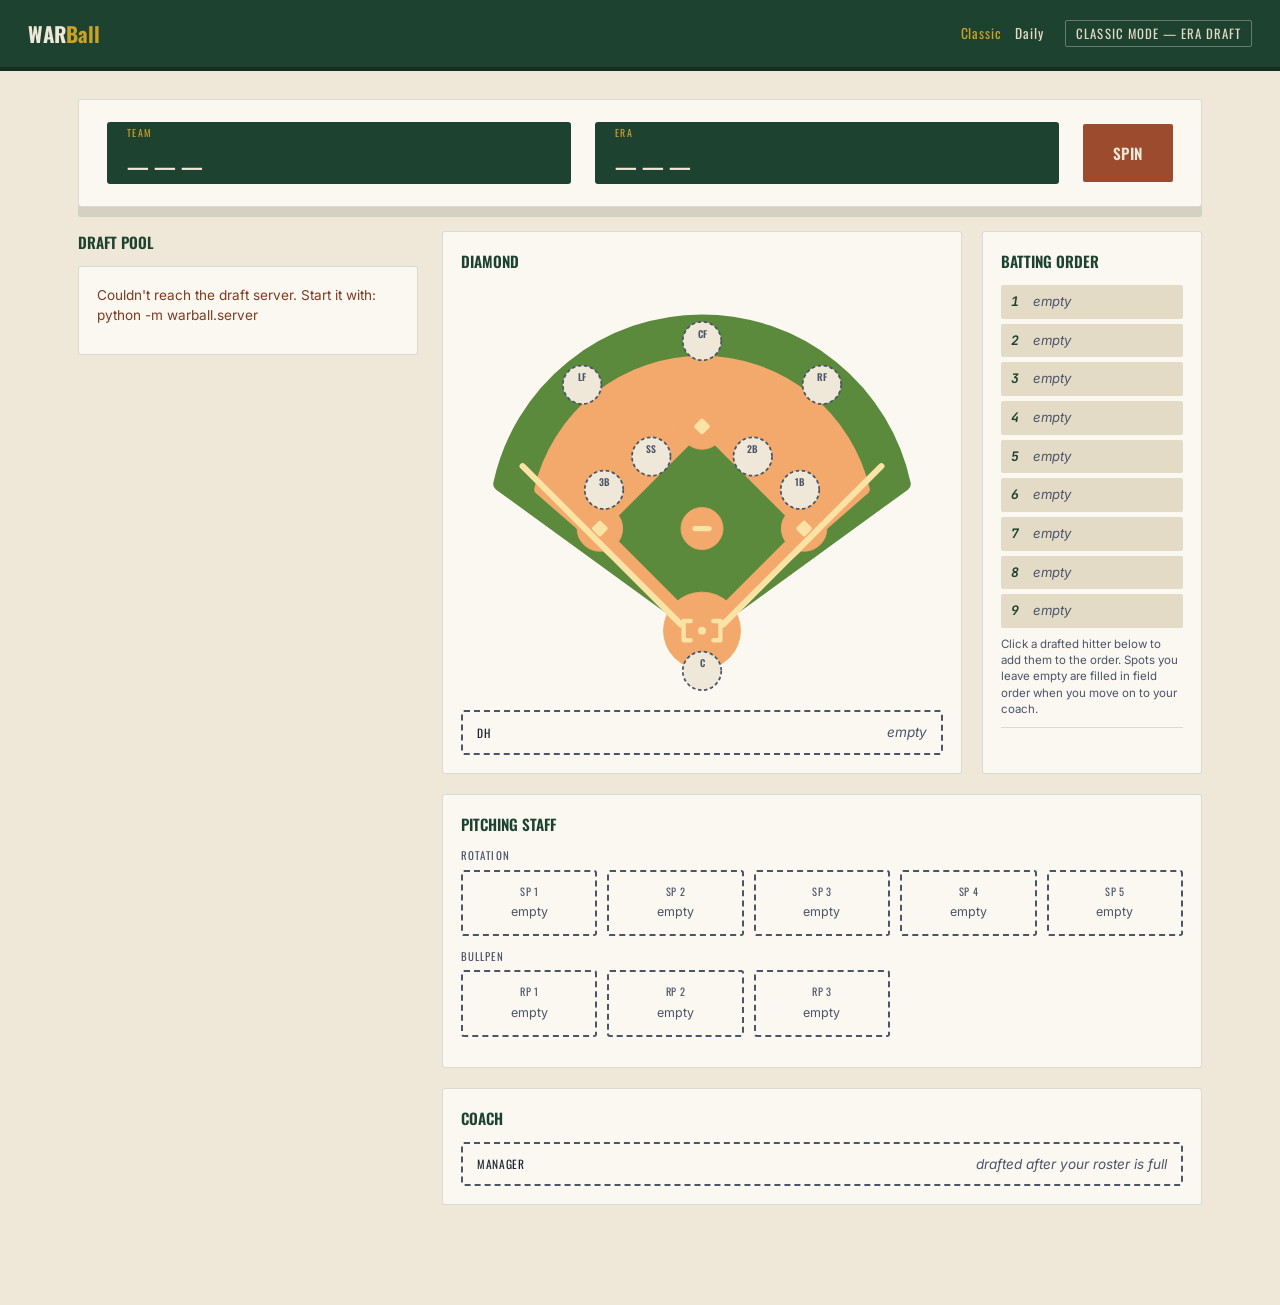
==== web/index.html @ fc8203cf "Initial commit" ====
<!DOCTYPE html>
<html lang="en">
<head>
<meta charset="UTF-8">
<meta name="viewport" content="width=device-width, initial-scale=1.0">
<title>WARBall — Classic Draft</title>
<link rel="preconnect" href="https://fonts.googleapis.com">
<link href="https://fonts.googleapis.com/css2?family=Oswald:wght@500;600;700&family=JetBrains+Mono:wght@400;500;700&family=Inter:wght@400;500;600&display=swap" rel="stylesheet">
<link rel="stylesheet" href="styles.css">
</head>
<body>

<header>
  <div class="wordmark">WAR<span>Ball</span></div>
  <div class="header-right">
    <nav class="mode-nav"><a href="/" class="active">Classic</a><a href="/daily.html">Daily</a></nav>
    <div class="mode-tag">CLASSIC MODE — ERA DRAFT</div>
  </div>
</header>

<!-- ================= Draft screen ================= -->
<section id="draft-view">
  <div class="randomizer">
    <div class="reel-row">
      <div class="reel" id="reel-team">
        <div class="reel-label">TEAM</div>
        <div class="reel-value" id="reel-team-value">— — —</div>
      </div>
      <div class="reel" id="reel-era">
        <div class="reel-label">ERA</div>
        <div class="reel-value" id="reel-era-value">— — —</div>
      </div>
      <button class="action-btn spin-btn" id="spin-btn">SPIN</button>
    </div>
  </div>

  <main class="draft-main">
    <div>
      <h2 class="section-title" id="pool-title">DRAFT POOL</h2>
      <div class="panel pool-panel" id="pool-panel"></div>
    </div>

    <div>
      <div class="field-order-row">
        <div class="panel">
          <h2 class="section-title">DIAMOND</h2>
          <div class="diamond-wrap">
            <svg viewBox="0 0 480 470" width="100%" style="max-width: 420px;" aria-label="Baseball diamond">
              <g class="field">
                <!-- Outfield fan and infield dirt arc share a center, so the grass band is even all the way around -->
                <path class="grass" stroke-width="16" d="M 240 395 L 9.4 227.4 A 236 236 0 0 1 470.6 227.4 Z"/>
                <path class="dirt" stroke-width="12" d="M 240 395 L 54.2 233.6 A 191 191 0 0 1 425.8 233.6 Z"/>

                <polygon class="grass" stroke-width="10" points="240,175.6 342.7,278.3 240,381 137.3,278.3"/>
                <circle class="dirt" cx="356.7" cy="278.3" r="26"/>
                <circle class="dirt" cx="240" cy="161.7" r="26"/>
                <circle class="dirt" cx="123.3" cy="278.3" r="26"/>
                <circle class="dirt" cx="240" cy="395" r="44"/>

                <circle class="dirt" cx="240" cy="278.3" r="24" stroke="none"/>
                <rect class="chalk-fill" x="229" y="275.3" width="22" height="6" rx="3"/>

                <line class="chalk-line" stroke-width="7" x1="216" y1="388" x2="35" y2="207"/>
                <line class="chalk-line" stroke-width="7" x1="264" y1="388" x2="445" y2="207"/>

                <rect class="chalk-fill" x="-7" y="-7" width="14" height="14" rx="2.5" transform="translate(356.7 278.3) rotate(45)"/>
                <rect class="chalk-fill" x="-7" y="-7" width="14" height="14" rx="2.5" transform="translate(240 161.7) rotate(45)"/>
                <rect class="chalk-fill" x="-7" y="-7" width="14" height="14" rx="2.5" transform="translate(123.3 278.3) rotate(45)"/>

                <path class="chalk-line" stroke-width="5" d="M 227 384 H 219 V 406 H 227"/>
                <path class="chalk-line" stroke-width="5" d="M 253 384 H 261 V 406 H 253"/>
                <circle class="chalk-fill" cx="240" cy="395" r="4.5"/>
              </g>

              <g class="pos-slot" data-slot="C">
                <circle cx="240" cy="441" r="22"/>
                <text class="pos-label" x="240" y="437">C</text>
                <text class="pos-name" x="240" y="449"></text>
              </g>
              <g class="pos-slot" data-slot="1B">
                <circle cx="352" cy="234" r="22"/>
                <text class="pos-label" x="352" y="230">1B</text>
                <text class="pos-name" x="352" y="242"></text>
              </g>
              <g class="pos-slot" data-slot="2B">
                <circle cx="298" cy="196" r="22"/>
                <text class="pos-label" x="298" y="192">2B</text>
                <text class="pos-name" x="298" y="204"></text>
              </g>
              <g class="pos-slot" data-slot="SS">
                <circle cx="182" cy="196" r="22"/>
                <text class="pos-label" x="182" y="192">SS</text>
                <text class="pos-name" x="182" y="204"></text>
              </g>
              <g class="pos-slot" data-slot="3B">
                <circle cx="128" cy="234" r="22"/>
                <text class="pos-label" x="128" y="230">3B</text>
                <text class="pos-name" x="128" y="242"></text>
              </g>
              <g class="pos-slot" data-slot="LF">
                <circle cx="103" cy="114" r="22"/>
                <text class="pos-label" x="103" y="110">LF</text>
                <text class="pos-name" x="103" y="122"></text>
              </g>
              <g class="pos-slot" data-slot="CF">
                <circle cx="240" cy="64" r="22"/>
                <text class="pos-label" x="240" y="60">CF</text>
                <text class="pos-name" x="240" y="72"></text>
              </g>
              <g class="pos-slot" data-slot="RF">
                <circle cx="377" cy="114" r="22"/>
                <text class="pos-label" x="377" y="110">RF</text>
                <text class="pos-name" x="377" y="122"></text>
              </g>
            </svg>
          </div>
          <div class="wide-slot dh-slot" id="dh-slot">
            <span class="slot-label">DH</span>
            <span class="slot-name">empty</span>
          </div>
        </div>

        <div class="panel">
          <h2 class="section-title">BATTING ORDER</h2>
          <div id="order-slots"></div>
          <div class="order-hint">
            Click a drafted hitter below to add them to the order. Spots you leave empty are filled in field order when you move on to your coach.
          </div>
          <div class="order-tray" id="order-tray"></div>
        </div>
      </div>

      <div class="panel staff-panel">
        <h2 class="section-title">PITCHING STAFF</h2>
        <div class="staff-group-label">ROTATION</div>
        <div class="staff-slots" id="rotation-slots"></div>
        <div class="staff-group-label">BULLPEN</div>
        <div class="staff-slots" id="bullpen-slots"></div>
      </div>

      <div class="panel coach-panel">
        <h2 class="section-title">COACH</h2>
        <div class="wide-slot" id="coach-slot">
          <span class="slot-label">MANAGER</span>
          <span class="slot-name">drafted after your roster is full</span>
        </div>
      </div>
    </div>
  </main>
</section>

<!-- ================= Simulation screen ================= -->
<section id="sim-view" hidden>
  <main class="sim-main">
    <div class="scoreboard">
      <div class="sb-label" id="sb-label">SEASON SIMULATION</div>
      <div class="sb-record"><span id="sb-wins">0</span>-<span id="sb-losses">0</span></div>
      <div class="sb-game" id="sb-game">Game 0 of 162</div>
      <div class="sb-bar"><div class="sb-bar-fill" id="sb-bar-fill"></div></div>
      <div class="sb-banner" id="sb-banner" hidden>PERFECT SEASON</div>
    </div>

    <div class="math-grid" id="sim-math" hidden>
      <div class="panel">
        <h2 class="section-title">OFFENSE</h2>
        <table class="math-table" id="offense-table"></table>
        <div id="offense-lines"></div>
      </div>
      <div class="panel">
        <h2 class="section-title">PITCHING</h2>
        <table class="math-table" id="pitching-table"></table>
        <div id="pitching-lines"></div>
      </div>
      <div class="panel wide">
        <h2 class="section-title">THE RECORD</h2>
        <div id="record-lines"></div>
      </div>
    </div>

    <div class="sim-actions">
      <button class="action-btn" id="again-btn" hidden>DRAFT AGAIN</button>
    </div>
  </main>
</section>

<script src="app.js"></script>
</body>
</html>
---- web/styles.css ----
:root {
  --field-green: #1E4230;
  --field-green-dark: #142E20;
  --parchment: #EFE8D8;
  --parchment-dim: #E4DBC6;
  --ink: #1B2430;
  --ink-soft: #4A5568;
  --clay: #9C4B2E;
  --clay-dark: #7E3B22;
  --gold: #C9A227;
  --line: rgba(27, 36, 48, 0.14);
  --card-bg: #FBF8F1;
  --grass: #5B8A3C;
  --infield: #F2A96B;
  --chalk: #FBE3A5;
}

* { box-sizing: border-box; }

body {
  margin: 0;
  background: var(--parchment);
  color: var(--ink);
  font-family: 'Inter', sans-serif;
  line-height: 1.5;
}

[hidden] { display: none !important; }

header {
  background: var(--field-green);
  color: var(--parchment);
  padding: 18px 28px;
  display: flex;
  align-items: center;
  justify-content: space-between;
  border-bottom: 4px solid var(--field-green-dark);
}

.wordmark { font-family: 'Oswald', sans-serif; font-weight: 700; font-size: 1.3rem; }
.wordmark span { color: var(--gold); }

.mode-nav { display: flex; gap: 14px; font-family: 'Oswald', sans-serif; font-size: 0.85rem; letter-spacing: 0.06em; }
.mode-nav a { color: var(--parchment-dim); text-decoration: none; }
.mode-nav a:hover { color: var(--parchment); }
.mode-nav a.active { color: var(--gold); }
.header-right { display: flex; align-items: center; gap: 22px; }
.mode-tag {
  font-family: 'Oswald', sans-serif;
  font-size: 0.8rem;
  letter-spacing: 0.08em;
  color: var(--parchment-dim);
  border: 1px solid rgba(239, 232, 216, 0.35);
  padding: 3px 10px;
  border-radius: 2px;
}

.section-title {
  font-family: 'Oswald', sans-serif;
  font-weight: 600;
  font-size: 0.95rem;
  margin: 0 0 12px;
  color: var(--field-green);
}

.panel {
  background: var(--card-bg);
  border: 1px solid var(--line);
  border-radius: 3px;
  padding: 18px;
}

.action-btn {
  background: var(--clay);
  color: var(--parchment);
  border: none;
  font-family: 'Oswald', sans-serif;
  font-weight: 600;
  letter-spacing: 0.04em;
  font-size: 0.95rem;
  padding: 14px 24px;
  border-radius: 2px;
  cursor: pointer;
  transition: background 0.15s ease;
}
.action-btn:hover { background: var(--clay-dark); }
.action-btn:disabled { opacity: 0.5; cursor: not-allowed; }

/* ---------- Randomizer ---------- */
.randomizer { max-width: 1180px; margin: 28px auto 0; padding: 0 28px; }

.reel-row {
  background: var(--card-bg);
  border: 1px solid var(--line);
  border-radius: 3px;
  padding: 22px 28px;
  display: flex;
  align-items: center;
  gap: 24px;
  box-shadow: 0 10px 0 rgba(20, 46, 32, 0.12);
}

.reel {
  flex: 1;
  min-width: 0;
  background: var(--field-green);
  border-radius: 3px;
  padding: 16px 20px;
  overflow: hidden;
  position: relative;
  height: 62px;
}

.reel-label {
  position: absolute;
  top: 4px;
  left: 20px;
  font-size: 0.62rem;
  letter-spacing: 0.14em;
  color: var(--gold);
  font-family: 'Oswald', sans-serif;
}

.reel-value {
  color: var(--parchment);
  font-family: 'Oswald', sans-serif;
  font-weight: 600;
  font-size: 1.3rem;
  margin-top: 12px;
  white-space: nowrap;
  overflow: hidden;
  text-overflow: ellipsis;
}

.reel.spinning .reel-value { animation: reel-blur 0.08s linear infinite; }

@keyframes reel-blur {
  0% { transform: translateY(0); opacity: 1; }
  50% { transform: translateY(-4px); opacity: 0.5; }
  100% { transform: translateY(0); opacity: 1; }
}

.spin-btn { padding: 18px 30px; flex-shrink: 0; }

/* ---------- Draft layout ---------- */
.draft-main {
  max-width: 1180px;
  margin: 0 auto;
  padding: 24px 28px 80px;
  display: grid;
  grid-template-columns: 340px 1fr;
  gap: 24px;
}

@media (max-width: 900px) {
  .draft-main { grid-template-columns: 1fr; }
}

/* ---------- Pool ---------- */
.pool-panel { max-height: 760px; overflow-y: auto; }

.pool-hint { color: var(--ink-soft); font-size: 0.85rem; margin: 0 0 10px; }
.pool-hint.error { color: var(--clay-dark); }

.pool-group {
  font-family: 'Oswald', sans-serif;
  font-size: 0.68rem;
  letter-spacing: 0.1em;
  color: var(--ink-soft);
  margin: 12px 0 6px;
}

.pool-card {
  border: 1px solid var(--line);
  border-radius: 3px;
  padding: 10px 12px;
  margin-bottom: 8px;
  cursor: pointer;
  display: flex;
  align-items: center;
  justify-content: space-between;
  gap: 10px;
  transition: border-color 0.15s ease;
}
.pool-card:hover { border-color: var(--clay); }
.pool-card.selected { border-color: var(--clay); background: #FDF4EE; }
.pool-card.locked { opacity: 0.4; pointer-events: none; }

.pool-card .pinfo { display: flex; align-items: center; gap: 10px; min-width: 0; }
.pool-card .badges { display: flex; flex-direction: column; gap: 3px; flex-shrink: 0; }
.pool-card .pname { font-weight: 600; font-size: 0.92rem; }
.pool-card .pmeta { font-size: 0.72rem; color: var(--ink-soft); }

.pos-badge {
  font-family: 'Oswald', sans-serif;
  font-weight: 600;
  font-size: 0.72rem;
  letter-spacing: 0.04em;
  color: var(--field-green);
  background: var(--parchment-dim);
  border: 1px solid var(--line);
  border-radius: 2px;
  padding: 1px 6px;
  min-width: 46px;
  text-align: center;
}

.pool-card .pstat {
  display: flex;
  flex-direction: column;
  align-items: flex-end;
  line-height: 1.1;
  flex-shrink: 0;
}
.pool-card .pstat-label {
  font-family: 'Oswald', sans-serif;
  font-size: 0.6rem;
  letter-spacing: 0.1em;
  color: var(--ink-soft);
}
.pool-card .pstat-value {
  font-family: 'JetBrains Mono', monospace;
  font-weight: 700;
  color: var(--clay);
  font-size: 0.95rem;
}

.pool-action { width: 100%; margin-top: 4px; }

/* ---------- Diamond ---------- */
.field-order-row {
  display: grid;
  grid-template-columns: 1fr 220px;
  gap: 20px;
  margin-bottom: 20px;
}

@media (max-width: 640px) {
  .field-order-row { grid-template-columns: 1fr; }
}

.diamond-wrap { display: flex; justify-content: center; }

.field .grass { fill: var(--grass); stroke: var(--grass); stroke-linejoin: round; }
.field .dirt { fill: var(--infield); stroke: var(--infield); stroke-linejoin: round; }
.field .chalk-fill { fill: var(--chalk); }
.field .chalk-line { stroke: var(--chalk); fill: none; stroke-linecap: round; stroke-linejoin: round; }

.pos-slot { cursor: pointer; }
.pos-slot circle {
  fill: var(--parchment);
  stroke: var(--ink-soft);
  stroke-width: 2;
  stroke-dasharray: 4 3;
  transition: fill 0.15s ease, stroke 0.15s ease;
}
.pos-slot.filled circle { fill: var(--clay); stroke: var(--clay-dark); stroke-dasharray: none; }
.pos-slot.eligible circle { stroke: var(--gold); stroke-width: 3; stroke-dasharray: none; }
.pos-slot:hover circle { stroke: var(--clay); }
.pos-slot text.pos-label {
  font-family: 'Oswald', sans-serif;
  font-size: 11px;
  font-weight: 600;
  fill: var(--ink-soft);
  text-anchor: middle;
}
.pos-slot.filled text.pos-label { fill: var(--parchment); }
.pos-slot text.pos-name {
  font-family: 'JetBrains Mono', monospace;
  font-size: 9px;
  fill: var(--parchment);
  text-anchor: middle;
}

/* Wide slots: DH, staff, coach */
.wide-slot {
  display: flex;
  align-items: center;
  justify-content: space-between;
  gap: 10px;
  border: 2px dashed var(--ink-soft);
  border-radius: 3px;
  padding: 10px 14px;
  cursor: pointer;
  font-size: 0.85rem;
}
.wide-slot .slot-label { font-family: 'Oswald', sans-serif; font-size: 0.72rem; letter-spacing: 0.06em; }
.wide-slot .slot-name { color: var(--ink-soft); font-style: italic; text-align: right; }
.wide-slot.filled { border-style: solid; border-color: var(--clay-dark); background: var(--clay); color: var(--parchment); }
.wide-slot.filled .slot-name { color: var(--parchment); font-style: normal; }
.wide-slot.eligible { border-color: var(--gold); border-style: solid; }

.dh-slot { margin-top: 14px; }

/* ---------- Batting order ---------- */
.order-slot {
  display: flex;
  align-items: center;
  gap: 8px;
  padding: 7px 10px;
  border-radius: 2px;
  background: var(--parchment-dim);
  font-size: 0.82rem;
  margin-bottom: 5px;
  min-height: 30px;
  cursor: pointer;
}
.order-slot.empty { color: var(--ink-soft); font-style: italic; }
.order-slot .order-num {
  font-family: 'JetBrains Mono', monospace;
  font-weight: 700;
  color: var(--field-green);
  width: 14px;
}

.order-hint { font-size: 0.72rem; color: var(--ink-soft); margin-top: 8px; line-height: 1.4; }

.order-tray {
  display: flex;
  flex-wrap: wrap;
  gap: 6px;
  margin-top: 10px;
  padding-top: 10px;
  border-top: 1px solid var(--line);
}
.order-chip {
  background: var(--parchment-dim);
  border: 1px solid var(--line);
  border-radius: 2px;
  padding: 4px 8px;
  font-size: 0.75rem;
  cursor: pointer;
}
.order-chip:hover { border-color: var(--clay); }

/* ---------- Pitching staff + coach ---------- */
.staff-panel, .coach-panel { margin-bottom: 20px; }

.staff-group-label {
  font-family: 'Oswald', sans-serif;
  font-size: 0.68rem;
  letter-spacing: 0.1em;
  color: var(--ink-soft);
  margin: 4px 0 6px;
}

.staff-slots {
  display: grid;
  grid-template-columns: repeat(5, 1fr);
  gap: 10px;
  margin-bottom: 12px;
}
@media (max-width: 640px) {
  .staff-slots { grid-template-columns: repeat(2, 1fr); }
}

.staff-slot {
  border: 2px dashed var(--ink-soft);
  border-radius: 3px;
  padding: 12px 8px;
  text-align: center;
  cursor: pointer;
  font-size: 0.78rem;
  color: var(--ink-soft);
}
.staff-slot .slot-role {
  font-family: 'Oswald', sans-serif;
  font-size: 0.65rem;
  letter-spacing: 0.06em;
  margin-bottom: 4px;
  display: block;
}
.staff-slot.filled { border-style: solid; border-color: var(--clay-dark); background: var(--clay); color: var(--parchment); }
.staff-slot.eligible { border-color: var(--gold); border-style: solid; }

/* ---------- Simulation screen ---------- */
.sim-main { max-width: 1180px; margin: 0 auto; padding: 28px 28px 80px; }

.scoreboard {
  background: var(--field-green);
  color: var(--parchment);
  border-radius: 3px;
  padding: 26px 32px;
  text-align: center;
  box-shadow: 0 10px 0 rgba(20, 46, 32, 0.12);
  margin-bottom: 24px;
}
.sb-label { font-family: 'Oswald', sans-serif; letter-spacing: 0.14em; font-size: 0.8rem; color: var(--gold); }
.sb-record { font-family: 'Oswald', sans-serif; font-weight: 700; font-size: 4.2rem; line-height: 1.1; }
.sb-game { font-family: 'JetBrains Mono', monospace; font-size: 0.85rem; color: var(--parchment-dim); }
.sb-bar { height: 6px; background: var(--field-green-dark); border-radius: 3px; margin: 14px auto 0; max-width: 520px; overflow: hidden; }
.sb-bar-fill { height: 100%; width: 0; background: var(--gold); }
.sb-banner {
  display: inline-block;
  margin-top: 16px;
  font-family: 'Oswald', sans-serif;
  font-weight: 700;
  letter-spacing: 0.12em;
  background: var(--gold);
  color: var(--field-green-dark);
  padding: 4px 14px;
  border-radius: 2px;
}

.math-grid { display: grid; grid-template-columns: 1fr 1fr; gap: 20px; }
@media (max-width: 900px) {
  .math-grid { grid-template-columns: 1fr; }
}
.math-grid .wide { grid-column: 1 / -1; }

.math-table { width: 100%; border-collapse: collapse; font-size: 0.82rem; }
.math-table th {
  font-family: 'Oswald', sans-serif;
  font-weight: 600;
  font-size: 0.68rem;
  letter-spacing: 0.08em;
  color: var(--ink-soft);
  text-align: left;
  padding: 4px 6px;
  border-bottom: 1px solid var(--line);
}
.math-table td { padding: 5px 6px; border-bottom: 1px solid var(--line); }
.math-table .num { text-align: right; font-family: 'JetBrains Mono', monospace; }
.math-table .muted { color: var(--ink-soft); font-size: 0.72rem; }

.math-line {
  display: flex;
  justify-content: space-between;
  gap: 16px;
  padding: 7px 0;
  border-bottom: 1px solid var(--line);
  font-size: 0.88rem;
}
.math-line:last-child { border-bottom: none; }
.math-line .num { font-family: 'JetBrains Mono', monospace; font-weight: 700; white-space: nowrap; }
.math-line.total { font-weight: 600; }
.math-line.total .num { color: var(--clay); }

.sim-actions { margin-top: 24px; text-align: center; }
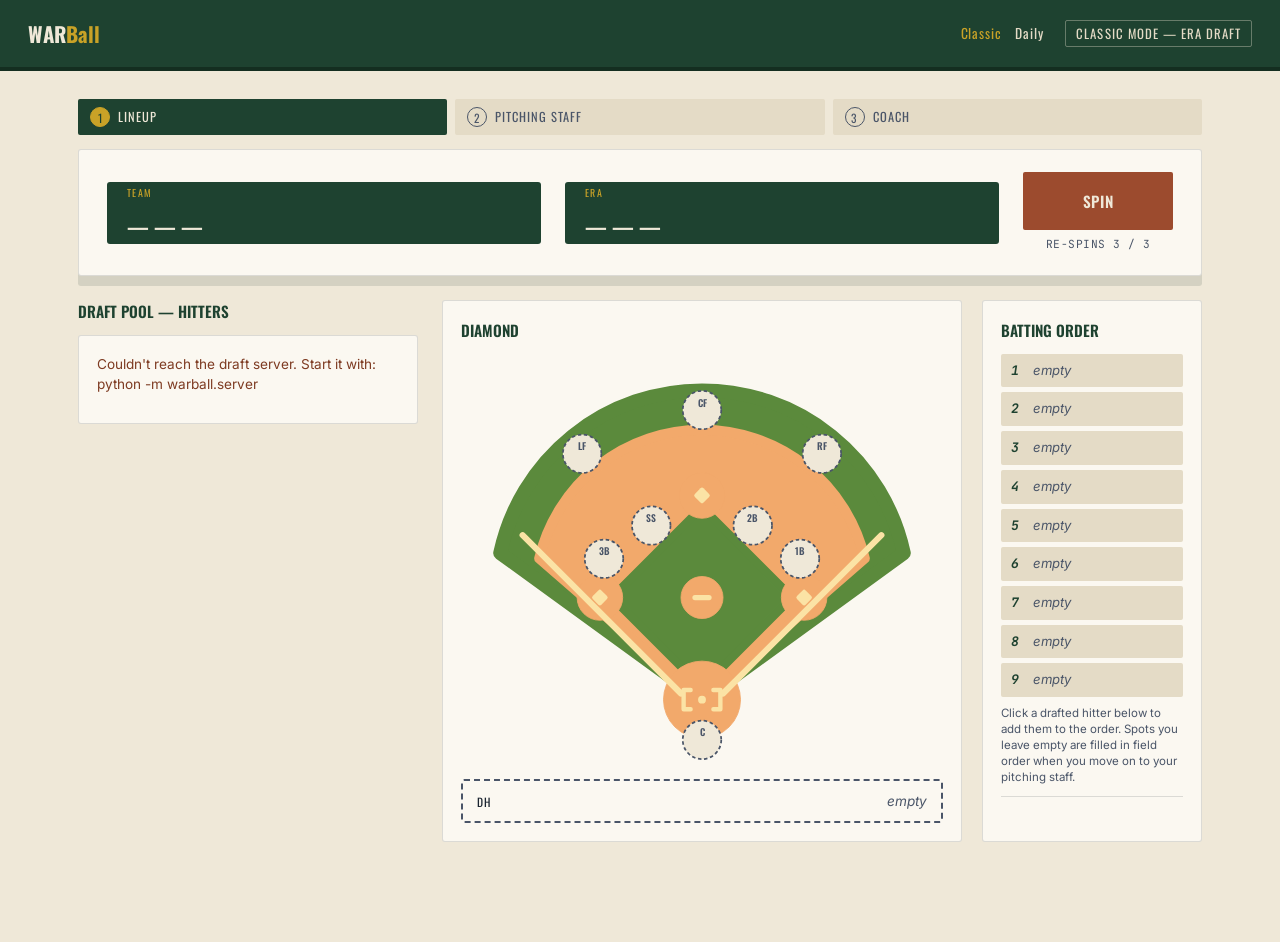
==== commit 4abcdd6a: "Classic draft: separate lineup, staff, and coach screens; add re-spins The draft now runs as three s" ====
--- a/web/index.html
+++ b/web/index.html
@@ -21,6 +21,11 @@
 <!-- ================= Draft screen ================= -->
 <section id="draft-view">
   <div class="randomizer">
+    <ol class="stepper" id="stepper">
+      <li data-phase="hitters"><span class="step-num">1</span>LINEUP</li>
+      <li data-phase="pitchers"><span class="step-num">2</span>PITCHING STAFF</li>
+      <li data-phase="coach"><span class="step-num">3</span>COACH</li>
+    </ol>
     <div class="reel-row">
       <div class="reel" id="reel-team">
         <div class="reel-label">TEAM</div>
@@ -30,7 +35,10 @@
         <div class="reel-label">ERA</div>
         <div class="reel-value" id="reel-era-value">— — —</div>
       </div>
-      <button class="action-btn spin-btn" id="spin-btn">SPIN</button>
+      <div class="spin-col">
+        <button class="action-btn spin-btn" id="spin-btn">SPIN</button>
+        <div class="respin-count" id="respin-count"></div>
+      </div>
     </div>
   </div>
 
@@ -41,7 +49,8 @@
     </div>
 
     <div>
-      <div class="field-order-row">
+      <!-- Step 1: lineup -->
+      <div class="field-order-row" id="hitters-board">
         <div class="panel">
           <h2 class="section-title">DIAMOND</h2>
           <div class="diamond-wrap">
@@ -124,13 +133,14 @@
           <h2 class="section-title">BATTING ORDER</h2>
           <div id="order-slots"></div>
           <div class="order-hint">
-            Click a drafted hitter below to add them to the order. Spots you leave empty are filled in field order when you move on to your coach.
+            Click a drafted hitter below to add them to the order. Spots you leave empty are filled in field order when you move on to your pitching staff.
           </div>
           <div class="order-tray" id="order-tray"></div>
         </div>
       </div>
 
-      <div class="panel staff-panel">
+      <!-- Step 2: pitching staff -->
+      <div class="panel staff-panel" id="pitchers-board">
         <h2 class="section-title">PITCHING STAFF</h2>
         <div class="staff-group-label">ROTATION</div>
         <div class="staff-slots" id="rotation-slots"></div>
@@ -138,11 +148,12 @@
         <div class="staff-slots" id="bullpen-slots"></div>
       </div>
 
-      <div class="panel coach-panel">
+      <!-- Step 3: coach -->
+      <div class="panel coach-panel" id="coach-board">
         <h2 class="section-title">COACH</h2>
         <div class="wide-slot" id="coach-slot">
           <span class="slot-label">MANAGER</span>
-          <span class="slot-name">drafted after your roster is full</span>
+          <span class="slot-name">spin for your coach</span>
         </div>
       </div>
     </div>
--- a/web/styles.css
+++ b/web/styles.css
@@ -140,7 +140,51 @@
   100% { transform: translateY(0); opacity: 1; }
 }
 
-.spin-btn { padding: 18px 30px; flex-shrink: 0; }
+.spin-col { display: flex; flex-direction: column; align-items: stretch; gap: 6px; flex-shrink: 0; }
+.spin-btn { padding: 18px 30px; min-width: 150px; }
+.respin-count {
+  font-family: 'JetBrains Mono', monospace;
+  font-size: 0.7rem;
+  color: var(--ink-soft);
+  text-align: center;
+  letter-spacing: 0.04em;
+}
+
+/* ---------- Draft steps ---------- */
+.stepper {
+  list-style: none;
+  display: flex;
+  gap: 8px;
+  margin: 0 0 14px;
+  padding: 0;
+  font-family: 'Oswald', sans-serif;
+  font-size: 0.78rem;
+  letter-spacing: 0.08em;
+}
+.stepper li {
+  flex: 1;
+  display: flex;
+  align-items: center;
+  gap: 8px;
+  padding: 8px 12px;
+  border-radius: 2px;
+  background: var(--parchment-dim);
+  color: var(--ink-soft);
+}
+.stepper .step-num {
+  display: inline-flex;
+  align-items: center;
+  justify-content: center;
+  width: 20px;
+  height: 20px;
+  border-radius: 50%;
+  border: 1px solid currentColor;
+  font-size: 0.72rem;
+}
+.stepper li.active { background: var(--field-green); color: var(--parchment); }
+.stepper li.active .step-num { background: var(--gold); border-color: var(--gold); color: var(--field-green); }
+.stepper li.done { color: var(--field-green); }
+.stepper li.done .step-num { background: var(--field-green); border-color: var(--field-green); color: var(--parchment); }
 
 /* ---------- Draft layout ---------- */
 .draft-main {
